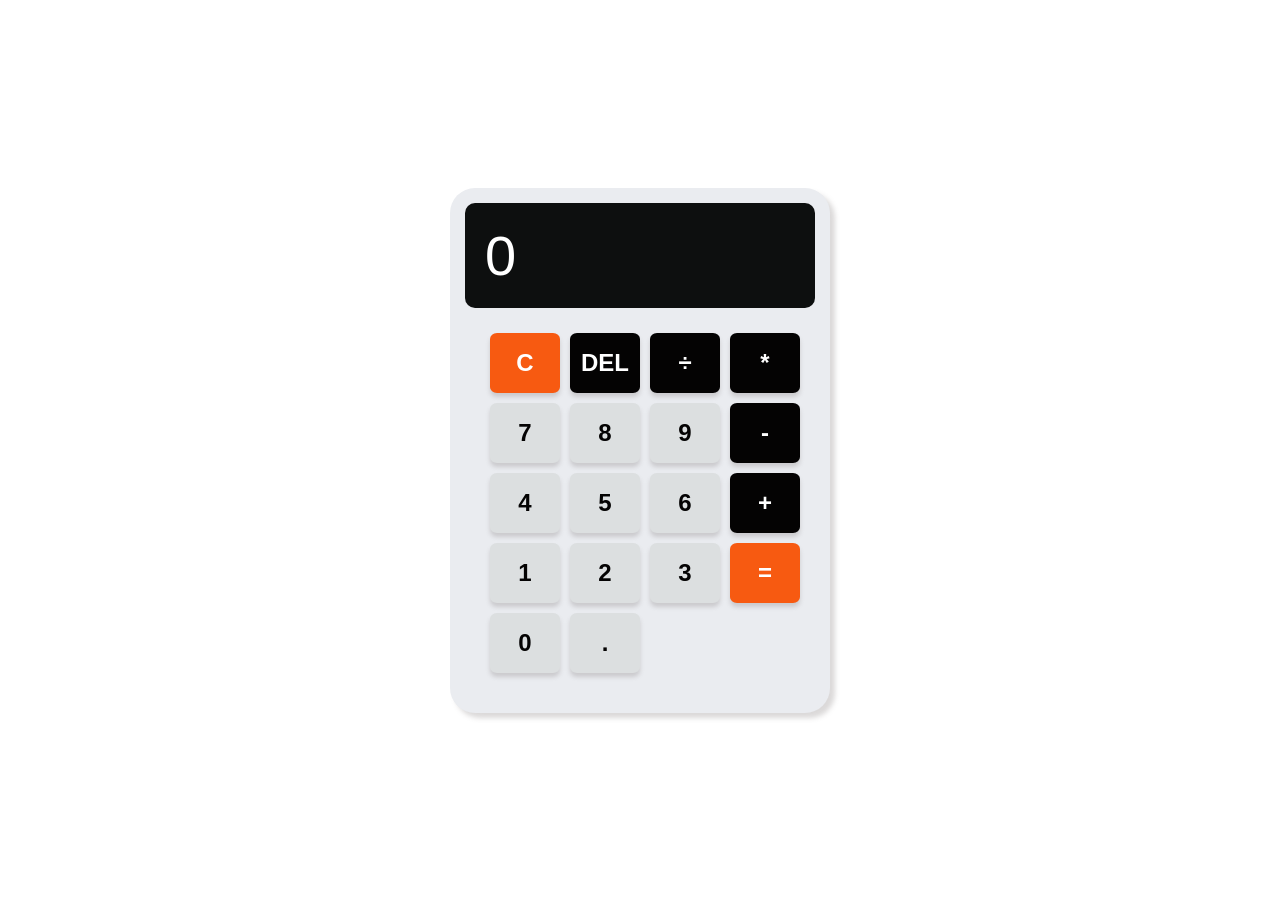
==== WebDev-L2-Calculator/index.html @ 9912def4 "Add Calculator Project" ====
<!DOCTYPE html>
  <html lang="en">
  <head>
    <meta charset="UTF-8">
    <meta name="viewport" content="width=device-width, initial-scale=1.0">
    <title> Calculator </title>
    <link rel="stylesheet" href="style.css">
 </head>
 <body>
    <div id="Calculator">
     <input type="text" id="display"readonly value="0">
     <div class="buttons" id="keys">
          <button class="clear">C</button>
      <button class="delete">DEL</button>
        <button class="operator" data-value="/">÷</button>
         <button class="operator"data-value="*">*</button>
        <button class="number"data-value="7">7</button>
        <button class="number"data-value="8">8</button>
        <button class="number"data-value="9">9</button>
         <button class="operator"data-value="-">-</button>
         <button class="number"data-value="4">4</button>
         <button class="number"data-value="5">5</button>
        <button class="number"data-value="6">6</button>
        <button class="operator"data-value="+">+</button>
        <button class="number"data-value="1">1</button>
        <button class="number"data-value="2">2</button>
        <button class="number"data-value="3">3</button>
        <button class="equals">=</button>
        <button class="number zero"data-value="0">0</button>
        <button class="decimal" data-value=".">.</button>
    </div>

     <script src="script.js"></script>
</body>
 </html>
---- WebDev-L2-Calculator/style.css ----
body{
    background-color: white;
    margin: 0;
    display: flex;
    justify-content: center;
    align-items:center;
     height: 100vh;

}
#Calculator{
    font-family:Arial, Helvetica, sans-serif;
    background-color:#EAECF0;
    border-radius: 25px;
    width:350px;
    max-width: 500px;
    overflow: hidden;
    padding:15px;
     box-shadow: 5px 5px 5px rgba(113, 104, 104, 0.25);
   
}
#display{
 width:310px; 
  padding: 20px;
  font-size: 3.5rem;
  text-align:left;
  border:none;
  background-color: #0d0f0f;
  color:white;
  border-radius: 10px;
  text-overflow: ellipsis;
}
#keys{
    display: grid;
    grid-template-columns: repeat(4, 1fr);
    gap: 10px;
    padding:25px;
    color:white;
}
button{
    width:70px;
    height: 60px;
    border-radius: 10%;
    border: none;
    color:#040303;
    font-size: 1.5rem;
    font-weight: bold;
    cursor: pointer;
    background-color: #dcdfe0;
    box-shadow: 0px 4px 4px rgba(113, 104, 104, 0.25);
}
button:hover{
    background-color: #f1f5f6;
}
button:active{
    background-color:white;
    transform:scale(0.95);
}
.equals,.clear{
    background-color:#f75a11;
    color:white;
}
.clear:hover,.equals:hover{
   background-color:#ec6e34; 
}
.clear:active,.equals:active{
   background-color:#f18452; 
}
.delete,.operator{
 background-color: #040303;
 color:white;
}
.delete:hover,.operator:hover{
    background-color: #302b2b;
}
.delete:active,.operator:active{
    background-color: #464141;
}
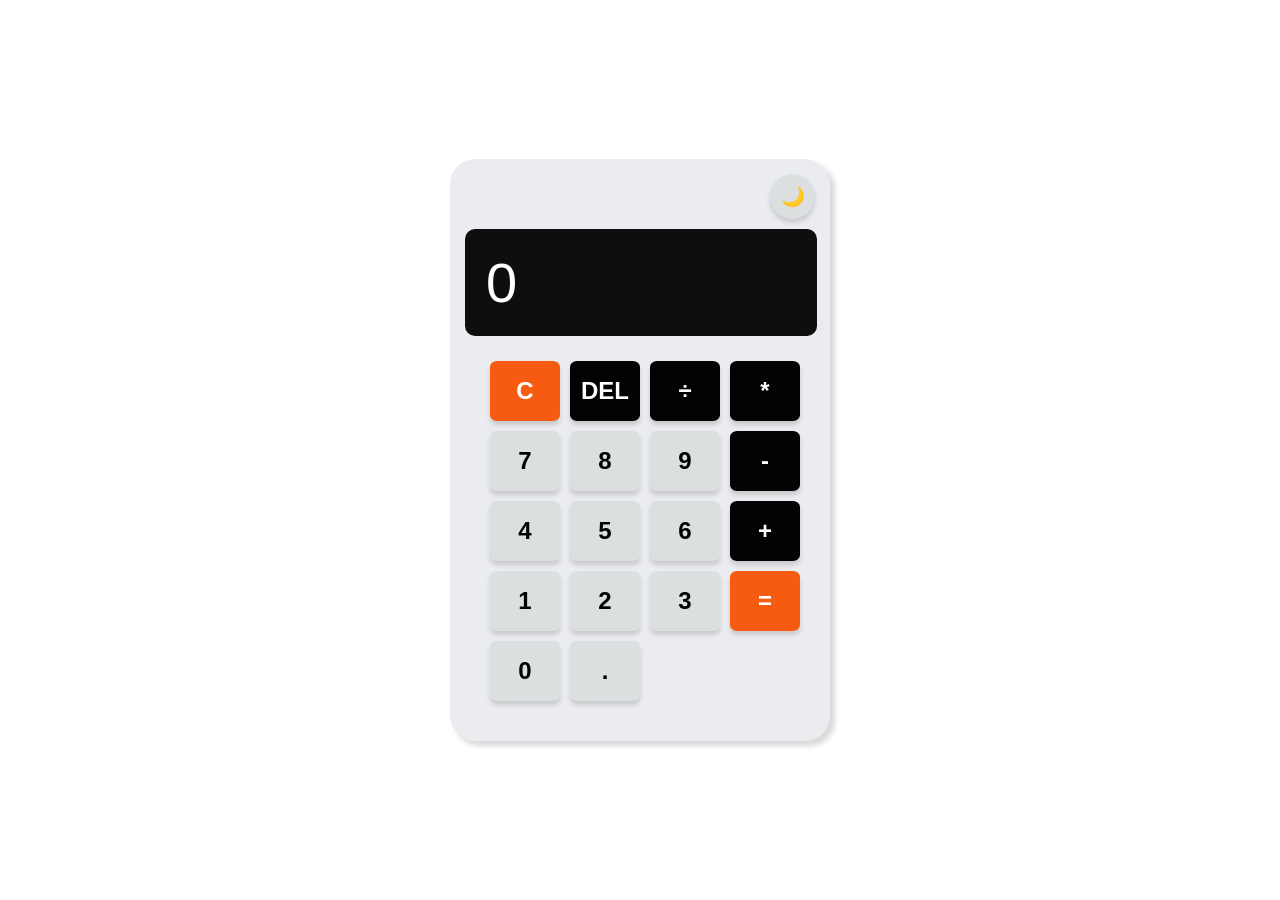
==== commit 98f3c1dc: "Add light/dark theme toggle with local storage support" ====
--- a/WebDev-L2-Calculator/index.html
+++ b/WebDev-L2-Calculator/index.html
@@ -8,6 +8,9 @@
  </head>
  <body>
     <div id="Calculator">
+      <div class="theme">
+         <button id="themeToggle">🌙</button>
+      </div>
      <input type="text" id="display"readonly value="0">
      <div class="buttons" id="keys">
           <button class="clear">C</button>
--- a/WebDev-L2-Calculator/style.css
+++ b/WebDev-L2-Calculator/style.css
@@ -1,5 +1,50 @@
+:root{
+    --body-bg: white;
+    --calculator-bg: #EAECF0;
+    --display-bg: #0d0f0f;
+    --display-text: white;
+
+    --button-bg: #dcdfe0;
+    --button-text: #040303;
+    --button-hover: #f1f5f6;
+    --button-active: white;
+
+    --operator-bg: #040303;
+    --operator-hover: #302b2b;
+    --operator-active: #464141;
+
+    --accent-bg: #f75a11;
+    --accent-hover: #ec6e34;
+    --accent-active: #f18452;
+
+    --shadow: rgba(113,104,104,0.25);
+    --display-border: transparent;
+}
+body.dark{
+
+    --body-bg: #121212;
+    --calculator-bg: #1f1f1f;
+    --display-bg: #000000;
+    --display-text: white;
+     --display-border: #444;
+    --button-bg: #333333;
+    --button-text: white;
+    --button-hover: #444444;
+    --button-active: #555555;
+
+    --operator-bg: #555555;
+    --operator-hover: #666666;
+    --operator-active: #777777;
+
+    --accent-bg: #ff7a30;
+    --accent-hover: #ff9152;
+    --accent-active: #ffaa74;
+
+    --shadow: rgba(0,0,0,0.5);
+}
+
 body{
-    background-color: white;
+    background-color:var(--body-bg);
     margin: 0;
     display: flex;
     justify-content: center;
@@ -9,13 +54,13 @@
 }
 #Calculator{
     font-family:Arial, Helvetica, sans-serif;
-    background-color:#EAECF0;
+    background-color:var(--calculator-bg);
     border-radius: 25px;
     width:350px;
     max-width: 500px;
     overflow: hidden;
     padding:15px;
-     box-shadow: 5px 5px 5px rgba(113, 104, 104, 0.25);
+     box-shadow: 5px 5px 5px var(--shadow);
    
 }
 #display{
@@ -24,54 +69,77 @@
   font-size: 3.5rem;
   text-align:left;
   border:none;
-  background-color: #0d0f0f;
-  color:white;
+  background-color: var(--display-bg);
+  color:var(--display-text);
   border-radius: 10px;
   text-overflow: ellipsis;
+   border: 1px solid var(--display-border);
 }
 #keys{
     display: grid;
     grid-template-columns: repeat(4, 1fr);
     gap: 10px;
     padding:25px;
-    color:white;
 }
 button{
     width:70px;
     height: 60px;
     border-radius: 10%;
     border: none;
-    color:#040303;
+    color:var(--button-text);
     font-size: 1.5rem;
     font-weight: bold;
     cursor: pointer;
-    background-color: #dcdfe0;
-    box-shadow: 0px 4px 4px rgba(113, 104, 104, 0.25);
+    background-color: var(--button-bg);
+    box-shadow: 0px 4px 4px var(--shadow);
 }
 button:hover{
-    background-color: #f1f5f6;
+    background-color: var(--button-hover);
 }
 button:active{
-    background-color:white;
+    background-color:var(--button-active);
     transform:scale(0.95);
 }
 .equals,.clear{
-    background-color:#f75a11;
+    background-color:var(--accent-bg);
     color:white;
 }
 .clear:hover,.equals:hover{
-   background-color:#ec6e34; 
+   background-color:var(--accent-hover); 
 }
 .clear:active,.equals:active{
-   background-color:#f18452; 
+   background-color:var(--accent-active); 
 }
 .delete,.operator{
- background-color: #040303;
+ background-color:var(--operator-bg);
  color:white;
 }
 .delete:hover,.operator:hover{
-    background-color: #302b2b;
+    background-color: var(--operator-hover);
 }
 .delete:active,.operator:active{
-    background-color: #464141;
+    background-color: var(--operator-active);
 }
+body,
+#Calculator,
+#display,
+button{
+    transition: background-color 0.3s ease,
+                color 0.3s ease,
+                box-shadow 0.3s ease,
+                transform 0.1s ease;
+}
+
+.theme{
+    display: flex;
+    justify-content: flex-end;
+    margin-bottom:10px;
+}
+#themeToggle{
+    width: 45px;
+    height: 45px;
+    border-radius: 50%;
+    font-size: 1.2rem;
+    cursor: pointer;
+    box-shadow: 0px 4px 4px var(--shadow);
+}
